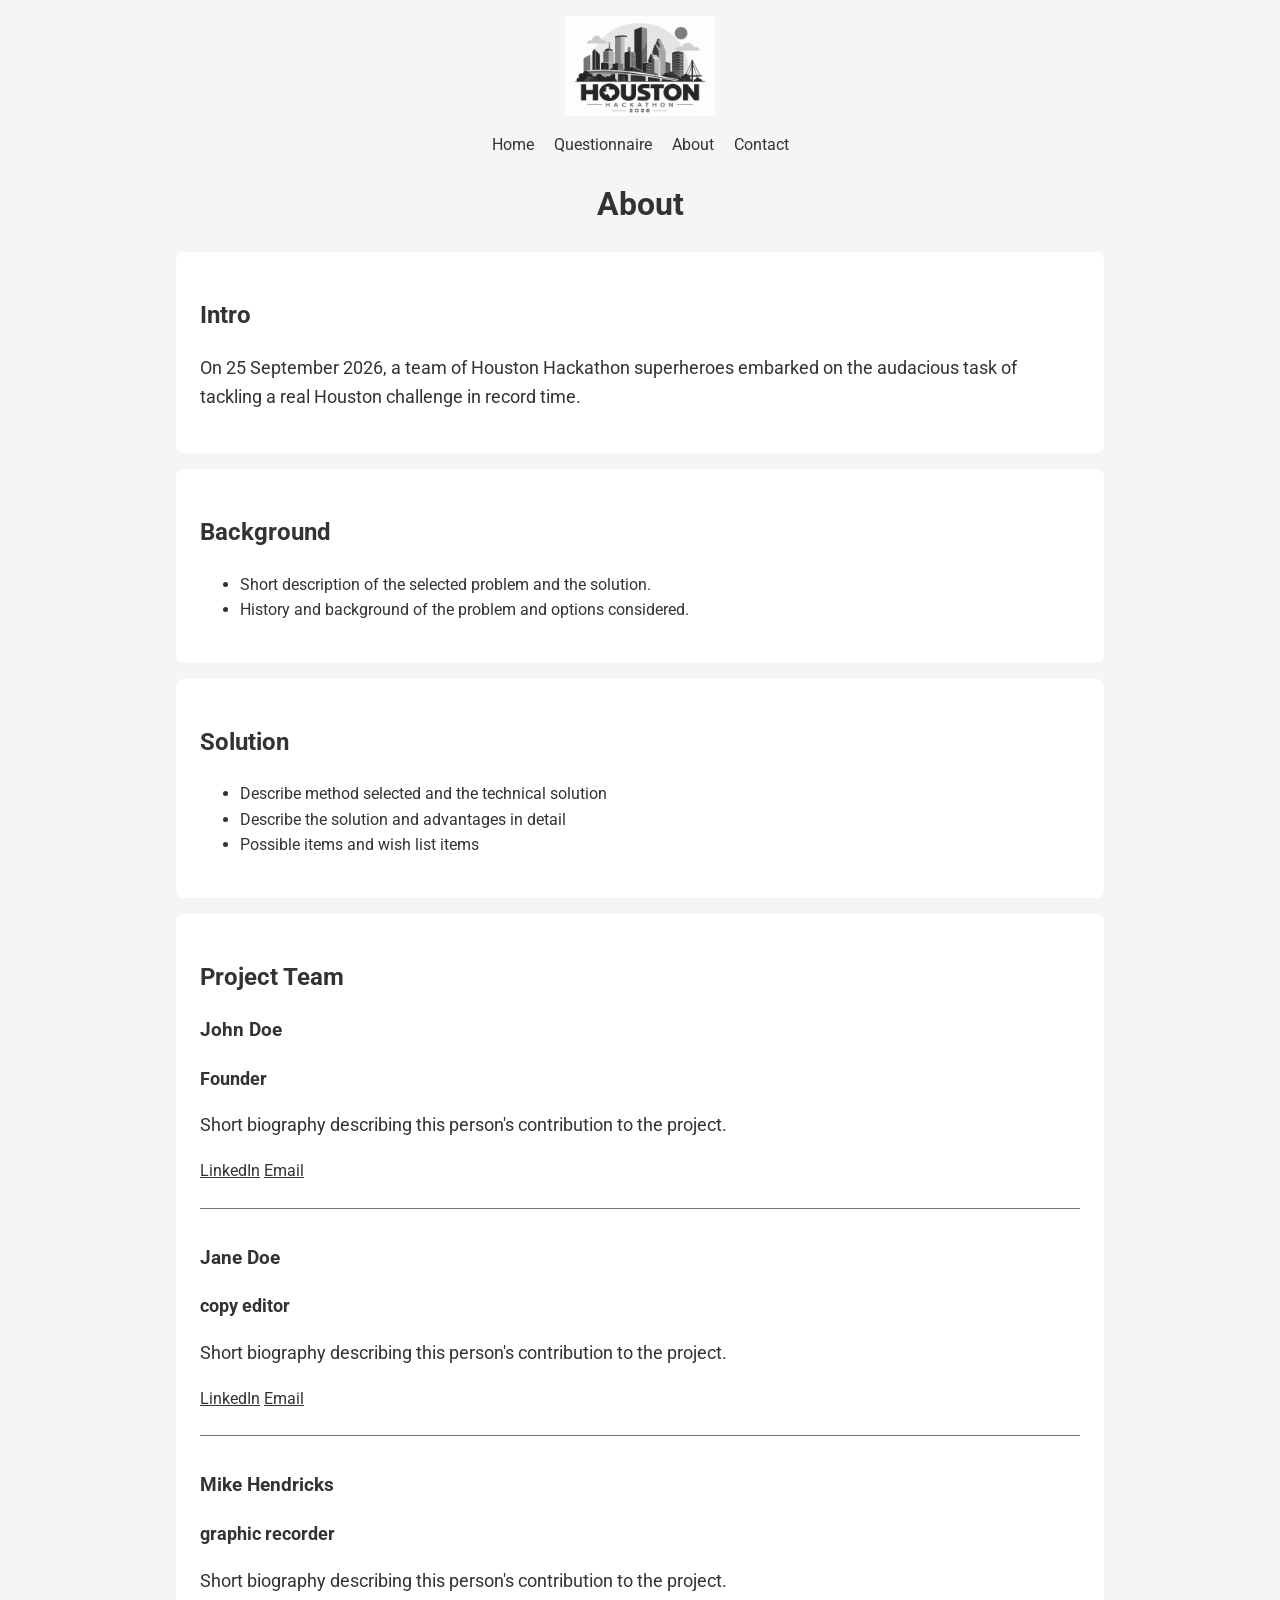
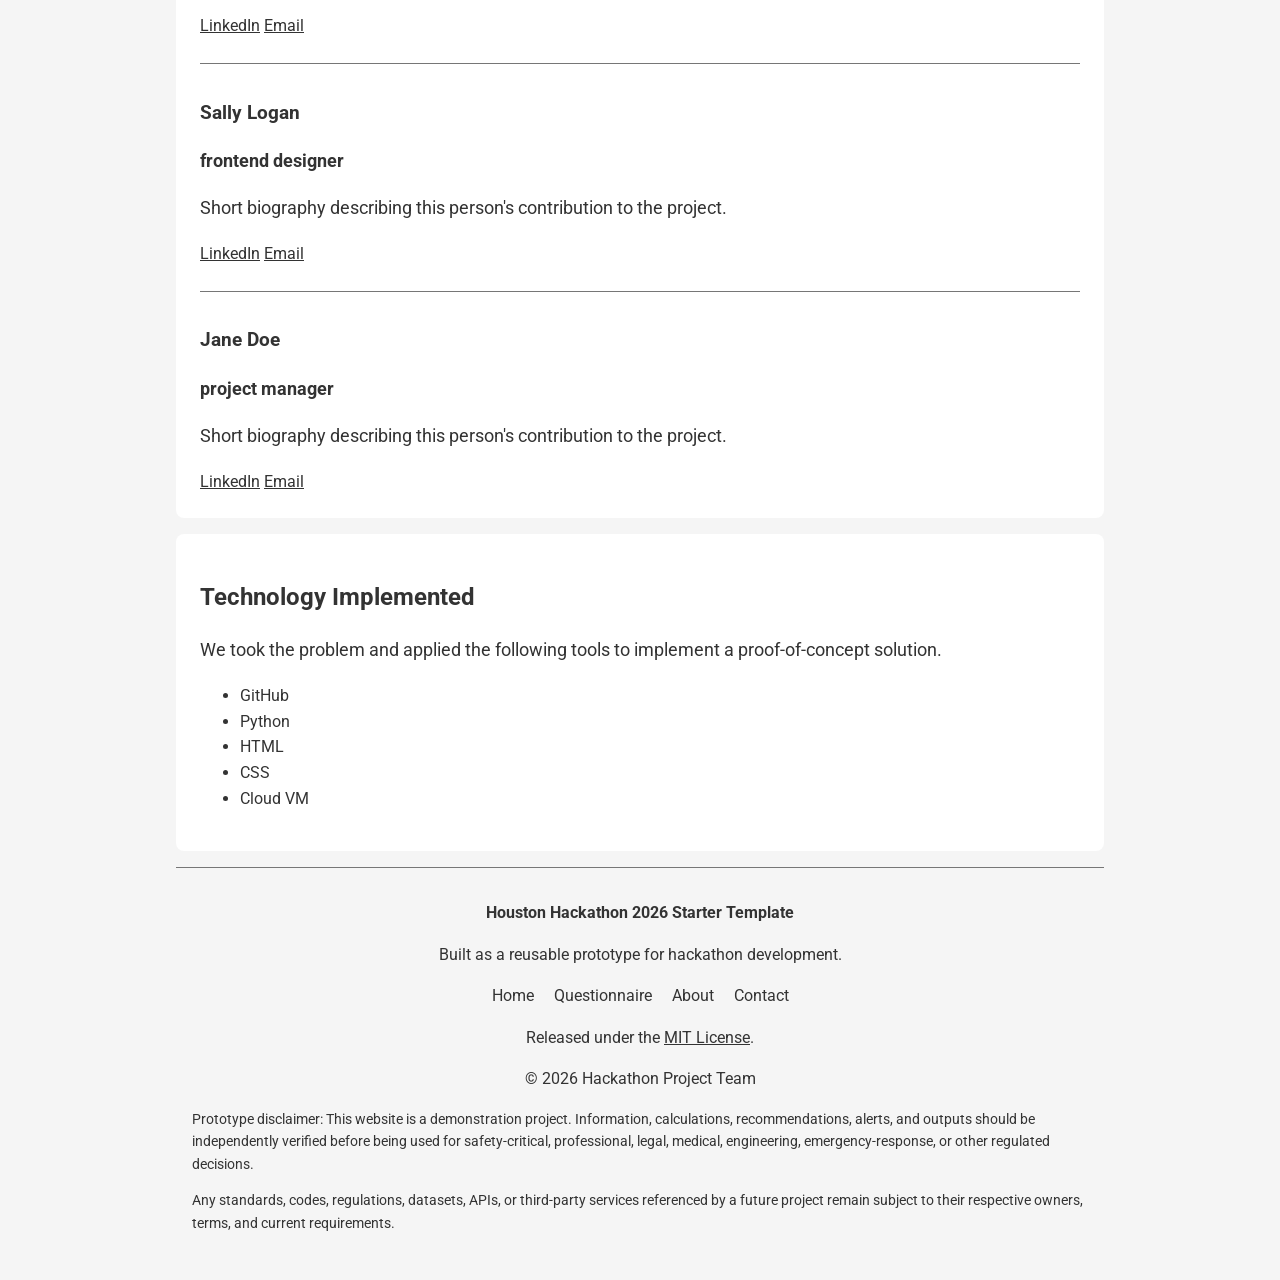
==== website/about.html @ 0d819e9d "Build Houston Hackathon starter website" ====
<!DOCTYPE html>
<html lang="en">
<head>
  <meta charset="UTF-8">
  <meta name="viewport" content="width=device-width, initial-scale=1.0">

  <link rel="stylesheet" href="https://fonts.googleapis.com/css2?family=Roboto:wght@400;700&amp;display=swap">
  <link rel="stylesheet" href="styles.css">
  <title>Houston Hackathon Template About</title>
</head>
<body>

  <header class="site-header">
    <a href="index.html"><img src="logo.png" alt="Houston Hackathon 2026 placeholder logo" class="logo"></a>
    <nav aria-label="Main navigation">
      <a href="index.html">Home</a>
      <a href="questionnaire.html">Questionnaire</a>
      <a href="about.html">About</a>
      <a href="contact.html">Contact</a>
    </nav>
  </header>

  <main>

    <h1>About</h1>
    <section>
      <h2>Intro</h2>
      <p>On 25 September 2026, a team of Houston Hackathon superheroes embarked on the audacious task of tackling a real Houston challenge in record time.</p>
    </section>
    <section>

      <h2>Background</h2>
      <ul>
        <!-- Keep this section short: approximately 10% -->
        <li>Short description of the selected problem and the solution.</li>

        <!-- Main background section: approximately 60%.
        Explain the origin of the problem and alternatives considered. -->
        <li>History and background of the problem and options considered.</li>
      </ul>
    </section>
    <section>
      <h2>Solution</h2>
      <ul>
        <!--Describe the method implementing the solution 15%-->
        <li>Describe method selected and the technical solution</li>

        <!--Describe the solution and advantages 15%-->
        <li>Describe the solution and advantages in detail</li>
        <li>Possible items and wish list items</li>
      </ul>
    </section>

    <section>
      <h2>Project Team</h2>

      <!-- All team members below are placeholders. Replace their details and # links when ready.
      Duplicate this article for each team member. -->
      <article class="team-member">
      <h3>John Doe</h3>
        <p><strong>Founder</strong></p>
        <p>Short biography describing this person's contribution to the project.</p>
        <a href="#">LinkedIn</a>
        <a href="#">Email</a>
      </article>

      <article class="team-member">
        <h3>Jane Doe</h3>
        <p><strong>copy editor</strong></p>
        <p>Short biography describing this person's contribution to the project.</p>
        <a href="#">LinkedIn</a>
        <a href="#">Email</a>
      </article>

      <article class="team-member">
        <h3>Mike Hendricks</h3>
        <p><strong>graphic recorder</strong></p>
        <p>Short biography describing this person's contribution to the project.</p>
        <a href="#">LinkedIn</a>
        <a href="#">Email</a>
      </article>

      <article class="team-member">
        <h3>Sally Logan</h3>
        <p><strong>frontend designer</strong></p>
        <p>Short biography describing this person's contribution to the project.</p>
        <a href="#">LinkedIn</a>
        <a href="#">Email</a>
      </article>

      <article class="team-member">
        <h3>Jane Doe</h3>
        <p><strong>project manager</strong></p>
        <p>Short biography describing this person's contribution to the project.</p>
        <a href="#">LinkedIn</a>
        <a href="#">Email</a>
      </article>

    </section>

    <section>
      <h2>Technology Implemented</h2>

      <p>
        We took the problem and applied the following tools
        to implement a proof-of-concept solution.
      </p>

      <ul class="technology-list">
        <li>GitHub</li>
        <li>Python</li>
        <li>HTML</li>
        <li>CSS</li>
        <li>Cloud VM</li>
      </ul>

      <!-- Add project-specific technologies here -->
    </section>

  </main>

  <footer class="site-footer">
    <p><strong>Houston Hackathon 2026 Starter Template</strong></p>
    <p>Built as a reusable prototype for hackathon development.</p>
    <nav aria-label="Footer navigation">
      <a href="index.html">Home</a>
      <a href="questionnaire.html">Questionnaire</a>
      <a href="about.html">About</a>
      <a href="contact.html">Contact</a>
    </nav>
    <p>Released under the <a href="../LICENSE">MIT License</a>.</p>
    <p>© 2026 Hackathon Project Team</p>
    <div class="footer-disclaimer">
      <p>Prototype disclaimer: This website is a demonstration project. Information, calculations, recommendations, alerts, and outputs should be independently verified before being used for safety-critical, professional, legal, medical, engineering, emergency-response, or other regulated decisions.</p>
      <p>Any standards, codes, regulations, datasets, APIs, or third-party services referenced by a future project remain subject to their respective owners, terms, and current requirements.</p>
    </div>
  </footer>
</body>
</html>
---- website/styles.css ----
:root {
    --primary-color: #333333;
    --primary-hover: #111111;
    --background-color: #f5f5f5;
    --surface-color: #ffffff;
    --text-color: #333333;
    --border-color: #767676;
    --spacing: 16px;
}

/* Make widths include padding and borders */
* {
    box-sizing: border-box;
}

body {
    max-width: 960px;
    margin: 0 auto;
    padding: var(--spacing);
    line-height: 1.6;
    font-family: 'Roboto', sans-serif;
    background-color: var(--background-color);
    color: var(--text-color);
}

h1 {
    color: var(--text-color);
    text-align: center;
}

p {
    font-size: 18px;
    text-align: left;
}

.hero p {
    text-align: center;
}

input[type="text"],
input[type="email"],
input[type="tel"],
input[type="number"],
select,
textarea {
    width: 100%;
    max-width: 500px;
    padding: 0.65rem;
    background-color: var(--surface-color);
    color: var(--text-color);
    border: 1px solid var(--border-color);
    border-radius: 4px;
    font: inherit;
}

input[type="submit"],
button {
    background-color: var(--primary-color);
    color: var(--surface-color);
    padding: 0.65rem 1.25rem;
    border: none;
    border-radius: 4px;
    cursor: pointer;
    font: inherit;
}

.logo {
    display: block;
    width: 150px;
    max-width: 100%;
    margin: 0 auto;
}

a {
    color: var(--primary-color);
}

a:hover {
    color: var(--primary-hover);
}

/* Navigation */
nav {
    margin: var(--spacing) 0;
    text-align: center;
}

nav a {
    margin: 0 8px;
    text-decoration: none;
}

nav a:hover {
    text-decoration: underline;
}

/* Separate sections */
section {
    background-color: var(--surface-color);
    padding: calc(var(--spacing) * 1.5);
    margin-bottom: var(--spacing);
    border-radius: 8px;
}

/* Keep media within the screen */
img,
video {
    max-width: 100%;
    height: auto;
}

/* Center the video */
video {
    display: block;
    margin-inline: auto;
}

/* Shared form layout and button states */
.form-field {
    margin-bottom: var(--spacing);
}

.form-field label {
    display: block;
}

/* Questionnaire groups stay within narrow screens. */
fieldset.checkbox-group {
    min-width: 0;
    margin: 0 0 var(--spacing);
    padding: var(--spacing);
    border: 1px solid var(--border-color);
    border-radius: 4px;
}

.checkbox-group legend {
    padding: 0 0.25rem;
    max-width: 100%;
}

.checkbox-option {
    display: flex;
    align-items: baseline;
    gap: 0.5rem;
    padding: 0.5rem 0;
}

.checkbox-option input {
    flex-shrink: 0;
    accent-color: var(--primary-color);
}

.checkbox-option label {
    cursor: pointer;
}

textarea {
    min-height: 8rem;
    resize: vertical;
}

.form-note {
    font-size: 0.875rem;
    color: var(--text-color);
    margin: 0.5rem 0 var(--spacing);
}

input[type="submit"]:hover:not(:disabled),
button:hover:not(:disabled) {
    background-color: var(--primary-hover);
}

input[type="submit"]:disabled,
button:disabled {
    opacity: 0.6;
    cursor: not-allowed;
}

.team-member + .team-member {
    margin-top: calc(var(--spacing) * 1.5);
    padding-top: var(--spacing);
    border-top: 1px solid var(--border-color);
}

/* Make keyboard focus easy to see */
a:focus-visible,
input:focus-visible,
button:focus-visible,
select:focus-visible,
textarea:focus-visible {
    outline: 3px solid var(--primary-color);
    outline-offset: 3px;
}

.contact-details {
    font-style: normal;
    overflow-wrap: anywhere;
}

.site-footer {
    text-align: center;
    padding: var(--spacing);
    border-top: 1px solid var(--border-color);
}

.site-footer p {
    text-align: center;
    font-size: 1rem;
}

.footer-disclaimer {
    margin-top: var(--spacing);
}

.footer-disclaimer p {
    font-size: 0.875rem;
    text-align: left;
}

@media (max-width: 600px) {
    body {
        padding: 10px;
    }

    nav a {
        display: block;
        padding: 8px;
    }

    section {
        padding: var(--spacing);
    }

    h1 {
        font-size: 1.8rem;
    }
}
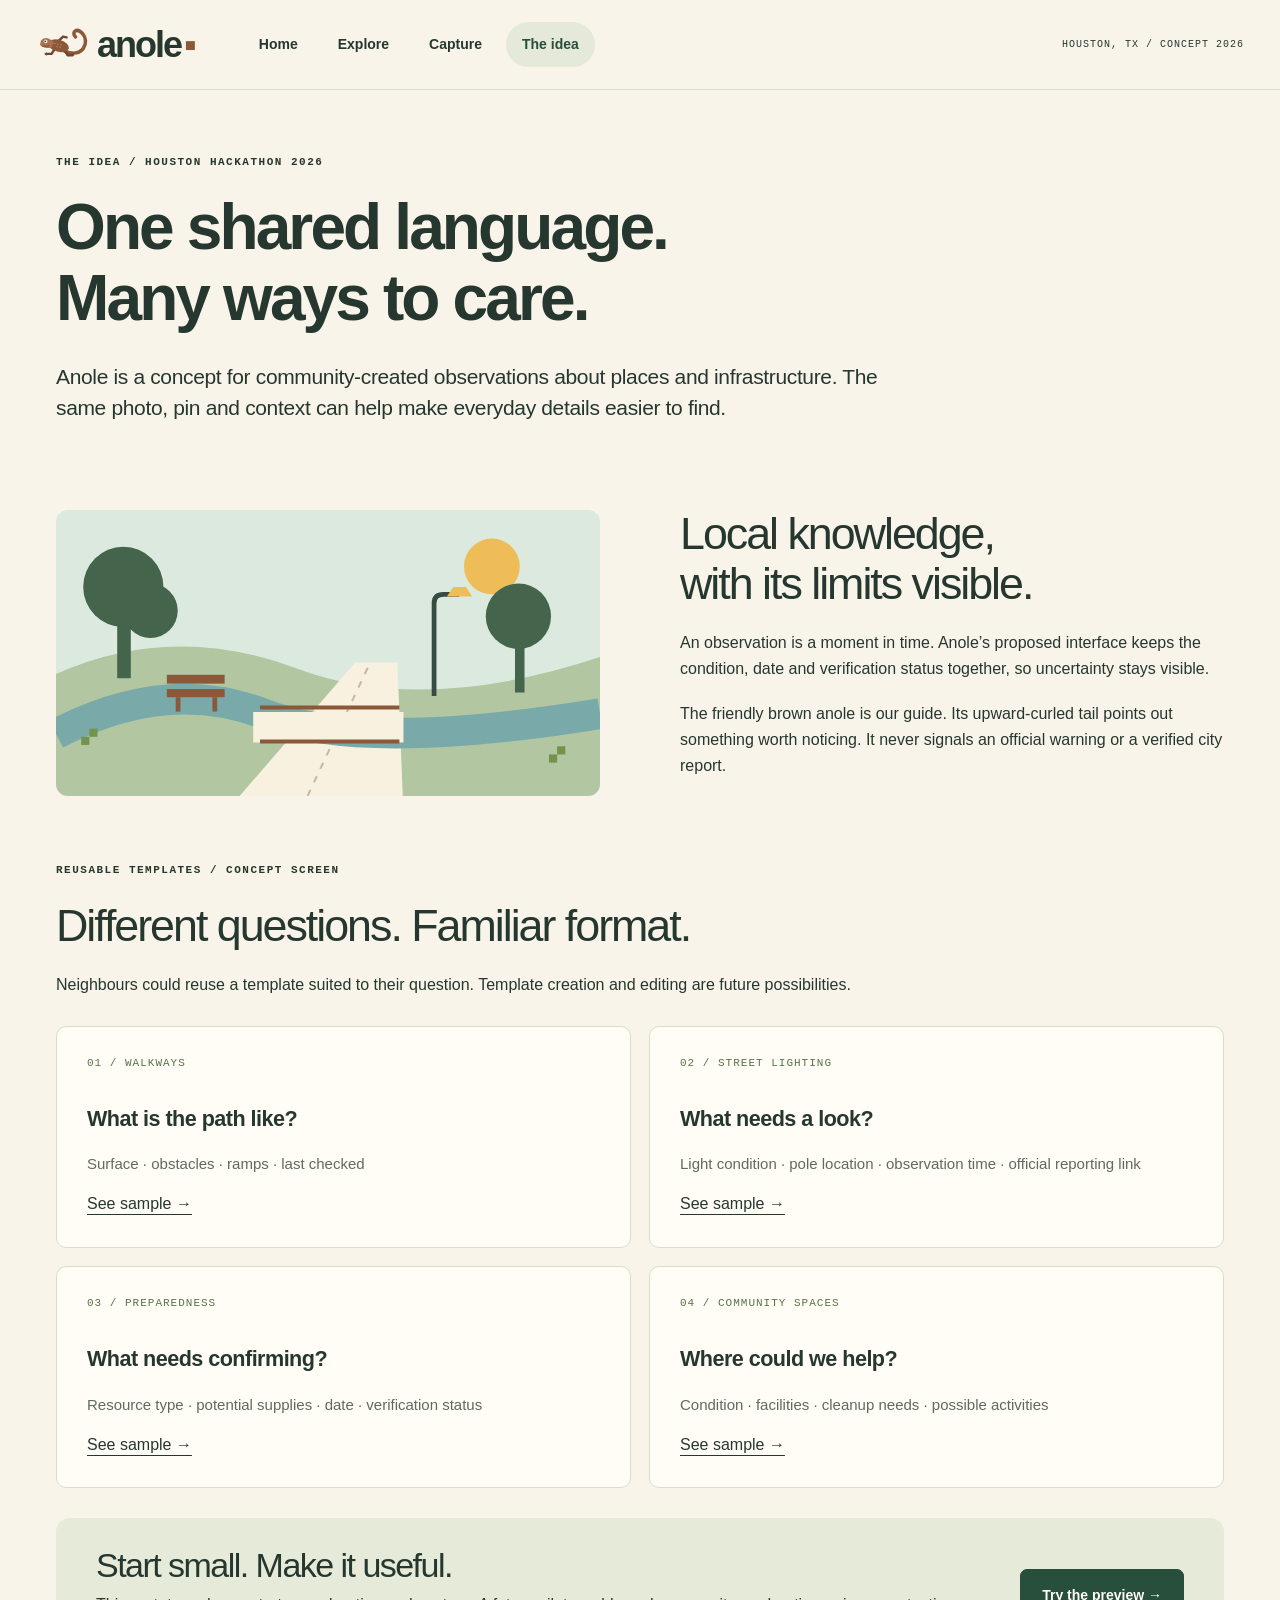
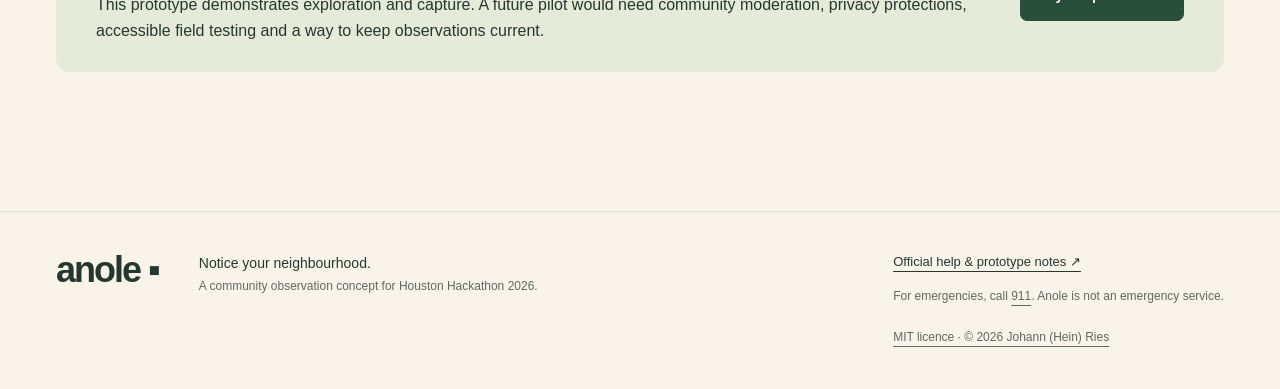
==== commit ab4c16fc: "Customized for hackathon submission, modifed for capturing app." ====
--- a/website/about.html
+++ b/website/about.html
@@ -1,139 +1,91 @@
-<!DOCTYPE html>
+<!doctype html>
 <html lang="en">
 <head>
-  <meta charset="UTF-8">
-  <meta name="viewport" content="width=device-width, initial-scale=1.0">
-
-  <link rel="stylesheet" href="https://fonts.googleapis.com/css2?family=Roboto:wght@400;700&amp;display=swap">
-  <link rel="stylesheet" href="styles.css">
-  <title>Houston Hackathon Template About</title>
+<meta charset="utf-8">
+<meta name="viewport" content="width=device-width, initial-scale=1">
+<meta name="theme-color" content="#f8f4e9">
+<meta name="description" content="Anole: a Houston community observation concept. Notice your neighbourhood.">
+<title>The idea · Anole</title>
+<link rel="icon" href="assets/anole.svg" type="image/svg+xml">
+<link rel="stylesheet" href="styles.css">
+<script src="app.js" defer>
+</script>
 </head>
 <body>
-
-  <header class="site-header">
-    <a href="index.html"><img src="logo.png" alt="Houston Hackathon 2026 placeholder logo" class="logo"></a>
-    <nav aria-label="Main navigation">
-      <a href="index.html">Home</a>
-      <a href="questionnaire.html">Questionnaire</a>
-      <a href="about.html">About</a>
-      <a href="contact.html">Contact</a>
-    </nav>
-  </header>
-
-  <main>
-
-    <h1>About</h1>
-    <section>
-      <h2>Intro</h2>
-      <p>On 25 September 2026, a team of Houston Hackathon superheroes embarked on the audacious task of tackling a real Houston challenge in record time.</p>
-    </section>
-    <section>
-
-      <h2>Background</h2>
-      <ul>
-        <!-- Keep this section short: approximately 10% -->
-        <li>Short description of the selected problem and the solution.</li>
-
-        <!-- Main background section: approximately 60%.
-        Explain the origin of the problem and alternatives considered. -->
-        <li>History and background of the problem and options considered.</li>
-      </ul>
-    </section>
-    <section>
-      <h2>Solution</h2>
-      <ul>
-        <!--Describe the method implementing the solution 15%-->
-        <li>Describe method selected and the technical solution</li>
-
-        <!--Describe the solution and advantages 15%-->
-        <li>Describe the solution and advantages in detail</li>
-        <li>Possible items and wish list items</li>
-      </ul>
-    </section>
-
-    <section>
-      <h2>Project Team</h2>
-
-      <!-- All team members below are placeholders. Replace their details and # links when ready.
-      Duplicate this article for each team member. -->
-      <article class="team-member">
-      <h3>John Doe</h3>
-        <p><strong>Founder</strong></p>
-        <p>Short biography describing this person's contribution to the project.</p>
-        <a href="#">LinkedIn</a>
-        <a href="#">Email</a>
-      </article>
-
-      <article class="team-member">
-        <h3>Jane Doe</h3>
-        <p><strong>copy editor</strong></p>
-        <p>Short biography describing this person's contribution to the project.</p>
-        <a href="#">LinkedIn</a>
-        <a href="#">Email</a>
-      </article>
-
-      <article class="team-member">
-        <h3>Mike Hendricks</h3>
-        <p><strong>graphic recorder</strong></p>
-        <p>Short biography describing this person's contribution to the project.</p>
-        <a href="#">LinkedIn</a>
-        <a href="#">Email</a>
-      </article>
-
-      <article class="team-member">
-        <h3>Sally Logan</h3>
-        <p><strong>frontend designer</strong></p>
-        <p>Short biography describing this person's contribution to the project.</p>
-        <a href="#">LinkedIn</a>
-        <a href="#">Email</a>
-      </article>
-
-      <article class="team-member">
-        <h3>Jane Doe</h3>
-        <p><strong>project manager</strong></p>
-        <p>Short biography describing this person's contribution to the project.</p>
-        <a href="#">LinkedIn</a>
-        <a href="#">Email</a>
-      </article>
-
-    </section>
-
-    <section>
-      <h2>Technology Implemented</h2>
-
-      <p>
-        We took the problem and applied the following tools
-        to implement a proof-of-concept solution.
-      </p>
-
-      <ul class="technology-list">
-        <li>GitHub</li>
-        <li>Python</li>
-        <li>HTML</li>
-        <li>CSS</li>
-        <li>Cloud VM</li>
-      </ul>
-
-      <!-- Add project-specific technologies here -->
-    </section>
-
-  </main>
-
-  <footer class="site-footer">
-    <p><strong>Houston Hackathon 2026 Starter Template</strong></p>
-    <p>Built as a reusable prototype for hackathon development.</p>
-    <nav aria-label="Footer navigation">
-      <a href="index.html">Home</a>
-      <a href="questionnaire.html">Questionnaire</a>
-      <a href="about.html">About</a>
-      <a href="contact.html">Contact</a>
-    </nav>
-    <p>Released under the <a href="../LICENSE">MIT License</a>.</p>
-    <p>© 2026 Hackathon Project Team</p>
-    <div class="footer-disclaimer">
-      <p>Prototype disclaimer: This website is a demonstration project. Information, calculations, recommendations, alerts, and outputs should be independently verified before being used for safety-critical, professional, legal, medical, engineering, emergency-response, or other regulated decisions.</p>
-      <p>Any standards, codes, regulations, datasets, APIs, or third-party services referenced by a future project remain subject to their respective owners, terms, and current requirements.</p>
-    </div>
-  </footer>
+<a class="skip" href="#main">Skip to content</a>
+<header class="header">
+<a class="brand" href="index.html">
+<img src="assets/anole.svg" alt="" width="56" height="45">anole<span class="brand-dot">▪</span>
+</a>
+<nav aria-label="Main navigation">
+<a href="index.html">Home</a>
+<a href="explore.html">Explore</a>
+<a href="questionnaire.html">Capture</a>
+<a href="about.html" aria-current="page">The idea</a>
+</nav>
+<span class="header-note">HOUSTON, TX / CONCEPT 2026</span>
+</header>
+<main id="main">
+<section class="wrap section">
+<p class="eyebrow">THE IDEA / HOUSTON HACKATHON 2026</p>
+<h1 class="page-title">One shared language.<br>Many ways to care.</h1>
+<p class="lead narrow">Anole is a concept for community-created observations about places and infrastructure. The same photo, pin and context can help make everyday details easier to find.</p>
+<div class="split section">
+<img class="rounded" src="assets/neighbourhood.svg" alt="An illustrated neighbourhood path and shared green space">
+<div>
+<h2>Local knowledge,<br>with its limits visible.</h2>
+<p>An observation is a moment in time. Anole’s proposed interface keeps the condition, date and verification status together, so uncertainty stays visible.</p>
+<p>The friendly brown anole is our guide. Its upward-curled tail points out something worth noticing. It never signals an official warning or a verified city report.</p>
+</div>
+</div>
+<p class="eyebrow">REUSABLE TEMPLATES / CONCEPT SCREEN</p>
+<h2>Different questions. Familiar format.</h2>
+<p>Neighbours could reuse a template suited to their question. Template creation and editing are future possibilities.</p>
+<div class="template-grid">
+<article class="step">
+<span>01 / WALKWAYS</span>
+<h3>What is the path like?</h3>
+<p>Surface · obstacles · ramps · last checked</p>
+<a href="explore.html#walkways">See sample →</a>
+</article>
+<article class="step">
+<span>02 / STREET LIGHTING</span>
+<h3>What needs a look?</h3>
+<p>Light condition · pole location · observation time · official reporting link</p>
+<a href="explore.html#lighting">See sample →</a>
+</article>
+<article class="step">
+<span>03 / PREPAREDNESS</span>
+<h3>What needs confirming?</h3>
+<p>Resource type · potential supplies · date · verification status</p>
+<a href="explore.html#preparedness">See sample →</a>
+</article>
+<article class="step">
+<span>04 / COMMUNITY SPACES</span>
+<h3>Where could we help?</h3>
+<p>Condition · facilities · cleanup needs · possible activities</p>
+<a href="explore.html#spaces">See sample →</a>
+</article>
+</div>
+<div class="end-banner">
+<div>
+<h2>Start small. Make it useful.</h2>
+<p>This prototype demonstrates exploration and capture. A future pilot would need community moderation, privacy protections, accessible field testing and a way to keep observations current.</p>
+</div>
+<a class="button" href="questionnaire.html">Try the preview →</a>
+</div>
+</section>
+</main>
+<footer>
+<a class="brand" href="index.html">anole ▪</a>
+<p>Notice your neighbourhood.<br>
+<small>A community observation concept for Houston Hackathon 2026.</small>
+</p>
+<div>
+<a href="contact.html">Official help &amp; prototype notes ↗</a>
+<p class="small">For emergencies, call <a href="tel:911">911</a>. Anole is not an emergency service.</p>
+<a class="small" href="LICENSE.txt">MIT licence · © 2026 Johann (Hein) Ries</a>
+</div>
+</footer>
 </body>
-</html>
+</html>
--- a/website/styles.css
+++ b/website/styles.css
@@ -1,237 +1,221 @@
-:root {
-    --primary-color: #333333;
-    --primary-hover: #111111;
-    --background-color: #f5f5f5;
-    --surface-color: #ffffff;
-    --text-color: #333333;
-    --border-color: #767676;
-    --spacing: 16px;
-}
+:root{--cream:#f8f4e9;--paper:#fffdf6;--green:#284e3c;--leaf:#577348;--brown:#8b583a;--gold:#eebc54;--blue:#39747c;--ink:#26372f;--muted:#606a60;--line:#d8ddcd}
+*{box-sizing:border-box}
+html{scroll-behavior:smooth;scroll-padding-top:30px}
+body{margin:0;background:var(--cream);color:var(--ink);font-family:Arial,Helvetica,sans-serif;font-size:16px;line-height:1.6}
+a{color:inherit;text-underline-offset:5px}
+button,input,select,textarea{font:inherit}
+button,a{-webkit-tap-highlight-color:transparent}
+button{cursor:pointer}
+img{max-width:100%;display:block}
+h1,h2,h3,p{margin-top:0}
+h1,h2,h3{line-height:1.12;letter-spacing:-.045em}
+h1{font-size:clamp(3.2rem,6vw,5.8rem);font-weight:600;margin-bottom:26px}
+h1 em{font-family:Georgia,serif;font-weight:normal;color:var(--green)}
+h2{font-size:clamp(2rem,3.5vw,3.2rem);font-weight:500;margin-bottom:22px}
+h3{font-size:1.35rem;letter-spacing:-.025em}
+p{margin-bottom:20px}
+a:focus-visible,button:focus-visible,input:focus-visible,select:focus-visible,textarea:focus-visible,[tabindex]:focus-visible{outline:3px solid var(--blue);outline-offset:5px}
+.skip{position:absolute;top:-100px;background:var(--gold);padding:15px;z-index:20}
+.skip:focus{top:5px}
+.wrap{max-width:1240px;margin:auto;padding-inline:36px}
+.header{max-width:1440px;margin:auto;padding:22px 36px;display:flex;align-items:center;gap:48px;border-bottom:1px solid var(--line)}
+.brand{font-size:36px;letter-spacing:-2px;font-weight:800;display:flex;align-items:center;text-decoration:none;line-height:1}
+.brand img{object-fit:contain;margin-right:5px}
+.brand-dot{color:var(--brown);margin-left:3px}
+.header nav{display:flex;gap:8px}
+.header nav a{padding:11px 16px;text-decoration:none;font-size:14px;font-weight:600;border-radius:24px}
+.header nav a[aria-current],.header nav a:hover{background:#e4e9d9;color:var(--green)}
+.header-note{margin-left:auto;font:10px monospace;letter-spacing:1px}
+.hero{display:grid;grid-template-columns:1.05fr 1fr;gap:52px;align-items:center;padding-block:72px 68px}
+.eyebrow{font-family:monospace;font-size:11px;font-weight:bold;letter-spacing:1.5px;line-height:1.6}
+.pixel{display:inline-block;width:9px;height:9px;background:var(--leaf);box-shadow:6px -6px 0 #b4c390;margin-right:14px}
+.lead{font-size:21px;line-height:1.5;letter-spacing:-.35px}
+.hero-copy>p:not(.eyebrow){max-width:450px}
+.hero-copy .small{margin-top:27px}
+.small,small{font-size:12px;line-height:1.6;color:var(--muted)}
+.actions{display:flex;gap:22px;flex-wrap:wrap;align-items:center;margin-top:26px}
+.button{display:inline-flex;justify-content:center;align-items:center;gap:25px;background:var(--green);color:var(--paper);text-decoration:none;border:1px solid var(--green);border-radius:7px;padding:14px 21px;font-size:14px;font-weight:600;min-height:48px}
+.button:hover{background:#193c2c}
+.text-link{display:inline-block;font-size:14px;font-weight:bold;padding-block:12px}
+.hero-visual{position:relative;padding-bottom:32px}
+.map{position:relative;min-height:470px;background:#e8eadb url('assets/map.svg') center/cover;border:1px solid #cdd5c3;border-radius:15px;overflow:hidden}
+.hero-map{height:490px;transform:rotate(2deg);border-radius:100px 16px 16px 16px}
+.map-label,.map-caption{position:absolute;left:20px;font:10px monospace;letter-spacing:1px;background:var(--paper);padding:8px 10px;border-radius:4px}
+.map-label{top:20px}
+.map-caption{bottom:16px;font-size:9px}
+.north{position:absolute;right:20px;bottom:20px;text-align:center;font-size:12px;line-height:1.2}
+.pin{position:absolute;display:flex;align-items:center;justify-content:center;width:46px;height:46px;background:var(--green);color:white;border:3px solid var(--paper);border-radius:50% 50% 50% 7px;text-decoration:none;font:700 14px monospace;box-shadow:0 4px 0 #26372f20;z-index:2}
+.pin:hover{transform:translateY(-4px)}
+.pin-0{left:28%;top:40%}
+.pin-1{left:68%;top:24%;background:var(--brown)}
+.pin-2{left:57%;top:67%;background:var(--blue)}
+.pin-3{left:15%;top:70%;background:#695714}
+.map-mascot{position:absolute;width:205px;right:1%;top:31%;transform:rotate(-12deg);pointer-events:none}
+.floating-card{position:absolute;bottom:34px;left:-25px;right:25px;display:flex;align-items:center;gap:15px;background:var(--paper);border:1px solid var(--line);border-radius:10px;padding:20px;box-shadow:0 12px 30px #26372f12;text-decoration:none}
+.floating-card strong,.floating-card .small{display:block}
+.floating-card .eyebrow{font-size:8px}
+.floating-card>span:last-child{margin-left:auto}
+.mascot-note{text-align:right;font:italic 12px Georgia,serif;position:relative;top:16px}
+.number{display:grid;place-items:center;background:#e3e9d7;color:var(--green);font:700 15px monospace;width:44px;height:44px;flex-shrink:0;border-radius:9px}
+.intro-strip{background:var(--green);color:var(--cream)}
+.strip-inner{display:flex;align-items:center;justify-content:space-between;gap:20px;padding-block:26px}
+.strip-inner p{margin:0;font-size:14px;line-height:1.5}
+.strip-inner a{font-size:12px;text-decoration:none;padding-block:10px}
+.strip-inner a:hover{text-decoration:underline}
+.section{padding-block:64px}
+.split{display:grid;grid-template-columns:1fr 1fr;gap:80px;align-items:center}
+.section-heading{display:flex;justify-content:space-between;align-items:center;gap:25px;margin-bottom:28px}
+.section-heading h2,.section-heading p{margin-bottom:8px}
+.three{display:grid;grid-template-columns:repeat(3,1fr);gap:20px}
+.step{border:1px solid var(--line);padding:30px;border-radius:10px;background:var(--paper)}
+.step>span{font:11px monospace;letter-spacing:1px;color:var(--leaf);display:block;margin-bottom:38px}
+.step p{font-size:15px;color:var(--muted);margin-bottom:0}
+.step a{margin-top:15px;display:inline-block}
+.step h2{font-size:26px}
+.end-banner{display:flex;align-items:center;gap:35px;background:#e6ead9;border-radius:14px;padding:28px 40px;margin-block:30px 75px}
+.end-banner img{width:150px}
+.end-banner h2{margin-bottom:8px;font-size:34px}
+.end-banner p{margin-bottom:0}
+.end-banner .button{margin-left:auto;flex-shrink:0}
+footer{padding:40px max(36px,calc((100vw - 1168px)/2));border-top:1px solid var(--line);display:flex;gap:40px;align-items:start}
+footer>p{font-size:14px}
+footer>div{margin-left:auto;font-size:13px}
+footer .small{margin-top:15px}
+.page-title{font-size:clamp(2.7rem,5vw,4.5rem)}
+.notice{background:#eeeddf;border-left:3px solid var(--brown);padding:16px 20px;font-size:13px;line-height:1.6;border-radius:0 6px 6px 0}
+.filters{display:flex;flex-wrap:wrap;gap:8px;margin:26px 0}
+.filters button{border:1px solid #b7c1af;color:var(--green);border-radius:30px;background:transparent;padding:11px 18px;font-size:13px;min-height:44px}
+.filters button[aria-pressed=true]{background:var(--green);color:white;border-color:var(--green)}
+.explore-grid{display:grid;grid-template-columns:1.1fr 1fr;gap:28px;align-items:start}
+.explore-grid .map{height:590px}
+.list-heading{display:flex;justify-content:space-between;gap:10px;font-size:12px;padding:0 0 13px}
+.list-heading span{color:var(--muted)}
+.observation{display:flex;gap:15px;align-items:start;padding:20px 16px;border:1px solid var(--line);background:var(--paper);text-decoration:none;border-radius:9px;margin-bottom:10px}
+.observation:hover{border-color:var(--leaf);background:#f0f0e2}
+.observation .eyebrow{font-size:9px;letter-spacing:1px}
+.observation h3{font-size:18px;margin:7px 0}
+.observation p{font-size:11px;margin-bottom:9px;color:var(--muted)}
+.arrow{margin-left:auto}
+.condition,.badge{display:inline-block;border-radius:4px;padding:4px 8px;background:#f3e6c5;color:#665020;font-size:11px}
+.lighting{background:#eddfd4;color:var(--brown)}
+.preparedness{background:#d9e8e7;color:var(--blue)}
+.spaces{background:#f1e6c5;color:#695714}
+.back{display:inline-block;padding-block:25px;font-size:14px}
+.detail{display:grid;grid-template-columns:1fr 1fr;gap:42px;border-bottom:1px solid var(--line);scroll-margin-top:24px}
+.detail h2{font-size:34px}
+.detail-art{align-self:start;position:relative}
+.detail-art img{border-radius:12px;width:100%;aspect-ratio:1.2;object-fit:cover}
+.art-caption{display:block;font:9px monospace;letter-spacing:1px;margin-top:10px}
+.detail .lead{font-size:18px;margin-top:20px}
+.attributes{display:grid;grid-template-columns:1fr 1fr;gap:1px;background:var(--line);border:1px solid var(--line);border-radius:7px;overflow:hidden}
+.attributes>div{background:var(--paper);padding:12px}
+.attributes dt{font-size:11px;color:var(--muted)}
+.attributes dd{font-size:13px;margin:3px 0}
+.detail:target{background:#f0efdf;box-shadow:0 0 0 20px #f0efdf}
+.capture-layout{display:grid;grid-template-columns:1fr 1fr;gap:100px;max-width:1100px}
+.capture-anole{width:210px;margin:18px auto}
+.capture-panel{background:var(--paper);border:1px solid var(--line);border-radius:18px;padding:24px;box-shadow:0 15px 45px #26372f08;align-self:start}
+.panel-top{display:flex;justify-content:space-between;align-items:center;gap:8px;margin-bottom:22px;font-size:14px}
+.photo-placeholder{min-height:170px;display:flex;align-items:center;justify-content:center;flex-direction:column;border:1px dashed #a7b69c;background:#e9eddf;border-radius:8px;color:var(--green);gap:4px}
+.photo-placeholder>span{font-size:35px}
+.photo-placeholder strong{font-size:14px}
+label{display:block;font-size:12px;font-weight:bold;margin:22px 0 8px}
+input,select,textarea{width:100%;min-width:0;background:var(--paper);color:var(--ink);border:1px solid #aebaa8;border-radius:6px;padding:12px;font-size:16px}
+textarea{resize:vertical}
+form .small{font-size:11px;margin:8px 0}
+.template-hint{font-size:12px;background:#e9eddf;padding:12px;margin-top:12px;border-radius:5px}
+.full{width:100%;margin-top:20px}
+.review h2{font-size:30px}
+.review dt{font-weight:bold;font-size:12px;margin-top:16px}
+.review dd{margin:4px 0 18px;overflow-wrap:anywhere;white-space:pre-wrap}
+.review p{font-size:14px}
+.narrow{max-width:860px}
+.narrow>.step{margin-top:25px}
+.rounded{border-radius:12px}
+.template-grid{display:grid;grid-template-columns:1fr 1fr;gap:18px;margin-top:28px}
+[hidden]{display:none!important}
 
-/* Make widths include padding and borders */
-* {
-    box-sizing: border-box;
+@media(min-width:1400px){.hero{padding-block:90px}
+}
+@media(max-width:1050px){.header-note{display:none}
+.hero{gap:30px}
+.floating-card{left:-12px;right:12px}
+.capture-layout{gap:45px}
+.strip-inner{flex-wrap:wrap}
+.split{gap:35px}
+.hero-map{height:450px}
+.hero h1{font-size:4rem}
+.end-banner{margin-inline:30px}
+footer{gap:22px}
+.explore-grid{grid-template-columns:1fr 1fr}
+.observation{padding:15px 10px;gap:10px}
+}
+@media(max-width:720px){.wrap{padding-inline:22px}
+.header{padding:14px 20px;gap:10px;flex-wrap:wrap;justify-content:space-between}
+.brand{font-size:30px}
+.brand img{width:44px;height:36px}
+.header nav{gap:0}
+.header nav a{font-size:12px;padding:10px}
+.hero{grid-template-columns:1fr;padding-block:38px 30px;gap:28px}
+.hero h1{font-size:clamp(2.7rem,10vw,4rem)}
+.hero .eyebrow{font-size:9px;letter-spacing:1px}
+.lead{font-size:19px}
+.hero-copy>p:not(.eyebrow){max-width:none}
+.hero-copy .small{margin-top:19px}
+.actions{gap:10px 18px;margin-top:20px}
+.hero-map{min-height:350px;height:350px;border-top-left-radius:65px;transform:rotate(1deg)}
+.map-mascot{width:175px}
+.floating-card{left:8px;right:8px;bottom:31px;padding:15px;gap:10px}
+.floating-card strong{font-size:14px}
+.mascot-note{font-size:11px}
+.strip-inner{display:grid;grid-template-columns:1fr 1fr;gap:8px 15px;padding-block:23px}
+.strip-inner p{grid-column:1/-1;margin-bottom:8px}
+.strip-inner p br{display:none}
+.strip-inner p strong{margin-left:5px}
+.strip-inner a{font-size:11px;min-height:44px;display:flex;align-items:center}
+.section{padding-block:40px}
+.split,.three,.explore-grid,.detail,.capture-layout{grid-template-columns:1fr;gap:26px}
+.section-heading{align-items:start;flex-direction:column;gap:14px}
+.three{gap:12px}
+.step{padding:24px}
+.step>span{margin-bottom:22px}
+.end-banner{margin:15px 22px 45px;padding:24px;flex-wrap:wrap;gap:15px}
+.end-banner img{width:105px}
+.end-banner h2{font-size:28px}
+.end-banner .button{margin-left:0}
+.end-banner>div{flex:1;min-width:170px}
+footer{padding:30px 22px;flex-wrap:wrap;gap:22px}
+footer>div{margin:0;width:100%}
+footer>p{flex:1;min-width:180px}
+.page-title{font-size:2.8rem}
+.filters{gap:7px}
+.filters button{font-size:12px;padding:10px 13px}
+.explore-grid .map{height:360px;min-height:360px}
+.list-heading{font-size:11px}
+.observation{padding:17px 14px}
+.detail-art img{aspect-ratio:1.65}
+.detail h2{font-size:29px}
+.detail:target{box-shadow:0 0 0 10px #f0efdf}
+.capture-layout{gap:15px}
+.capture-anole{display:none}
+.capture-intro>.small{margin-top:15px}
+.capture-panel{padding:20px}
+.template-grid{grid-template-columns:1fr}
+.template-grid .step{min-width:0}
+.narrow{max-width:100%}
+.sample-word{letter-spacing:0}
+}
+@media(max-width:370px){.header{justify-content:center}
+.header nav{width:100%;justify-content:space-between}
+.wrap{padding-inline:17px}
+.hero h1{font-size:2.65rem}
+.floating-card .eyebrow{font-size:7px}
+.floating-card{padding:12px}
+.number{width:37px;height:37px}
+.panel-top{flex-wrap:wrap}
+}
+@media(prefers-reduced-motion:reduce){html{scroll-behavior:auto}
 }
 
-body {
-    max-width: 960px;
-    margin: 0 auto;
-    padding: var(--spacing);
-    line-height: 1.6;
-    font-family: 'Roboto', sans-serif;
-    background-color: var(--background-color);
-    color: var(--text-color);
-}
 
-h1 {
-    color: var(--text-color);
-    text-align: center;
-}
-
-p {
-    font-size: 18px;
-    text-align: left;
-}
-
-.hero p {
-    text-align: center;
-}
-
-input[type="text"],
-input[type="email"],
-input[type="tel"],
-input[type="number"],
-select,
-textarea {
-    width: 100%;
-    max-width: 500px;
-    padding: 0.65rem;
-    background-color: var(--surface-color);
-    color: var(--text-color);
-    border: 1px solid var(--border-color);
-    border-radius: 4px;
-    font: inherit;
-}
-
-input[type="submit"],
-button {
-    background-color: var(--primary-color);
-    color: var(--surface-color);
-    padding: 0.65rem 1.25rem;
-    border: none;
-    border-radius: 4px;
-    cursor: pointer;
-    font: inherit;
-}
-
-.logo {
-    display: block;
-    width: 150px;
-    max-width: 100%;
-    margin: 0 auto;
-}
-
-a {
-    color: var(--primary-color);
-}
-
-a:hover {
-    color: var(--primary-hover);
-}
-
-/* Navigation */
-nav {
-    margin: var(--spacing) 0;
-    text-align: center;
-}
-
-nav a {
-    margin: 0 8px;
-    text-decoration: none;
-}
-
-nav a:hover {
-    text-decoration: underline;
-}
-
-/* Separate sections */
-section {
-    background-color: var(--surface-color);
-    padding: calc(var(--spacing) * 1.5);
-    margin-bottom: var(--spacing);
-    border-radius: 8px;
-}
-
-/* Keep media within the screen */
-img,
-video {
-    max-width: 100%;
-    height: auto;
-}
-
-/* Center the video */
-video {
-    display: block;
-    margin-inline: auto;
-}
-
-/* Shared form layout and button states */
-.form-field {
-    margin-bottom: var(--spacing);
-}
-
-.form-field label {
-    display: block;
-}
-
-/* Questionnaire groups stay within narrow screens. */
-fieldset.checkbox-group {
-    min-width: 0;
-    margin: 0 0 var(--spacing);
-    padding: var(--spacing);
-    border: 1px solid var(--border-color);
-    border-radius: 4px;
-}
-
-.checkbox-group legend {
-    padding: 0 0.25rem;
-    max-width: 100%;
-}
-
-.checkbox-option {
-    display: flex;
-    align-items: baseline;
-    gap: 0.5rem;
-    padding: 0.5rem 0;
-}
-
-.checkbox-option input {
-    flex-shrink: 0;
-    accent-color: var(--primary-color);
-}
-
-.checkbox-option label {
-    cursor: pointer;
-}
-
-textarea {
-    min-height: 8rem;
-    resize: vertical;
-}
-
-.form-note {
-    font-size: 0.875rem;
-    color: var(--text-color);
-    margin: 0.5rem 0 var(--spacing);
-}
-
-input[type="submit"]:hover:not(:disabled),
-button:hover:not(:disabled) {
-    background-color: var(--primary-hover);
-}
-
-input[type="submit"]:disabled,
-button:disabled {
-    opacity: 0.6;
-    cursor: not-allowed;
-}
-
-.team-member + .team-member {
-    margin-top: calc(var(--spacing) * 1.5);
-    padding-top: var(--spacing);
-    border-top: 1px solid var(--border-color);
-}
-
-/* Make keyboard focus easy to see */
-a:focus-visible,
-input:focus-visible,
-button:focus-visible,
-select:focus-visible,
-textarea:focus-visible {
-    outline: 3px solid var(--primary-color);
-    outline-offset: 3px;
-}
-
-.contact-details {
-    font-style: normal;
-    overflow-wrap: anywhere;
-}
-
-.site-footer {
-    text-align: center;
-    padding: var(--spacing);
-    border-top: 1px solid var(--border-color);
-}
-
-.site-footer p {
-    text-align: center;
-    font-size: 1rem;
-}
-
-.footer-disclaimer {
-    margin-top: var(--spacing);
-}
-
-.footer-disclaimer p {
-    font-size: 0.875rem;
-    text-align: left;
-}
-
-@media (max-width: 600px) {
-    body {
-        padding: 10px;
-    }
-
-    nav a {
-        display: block;
-        padding: 8px;
-    }
-
-    section {
-        padding: var(--spacing);
-    }
-
-    h1 {
-        font-size: 1.8rem;
-    }
-}
+button:disabled{opacity:.6;cursor:not-allowed}
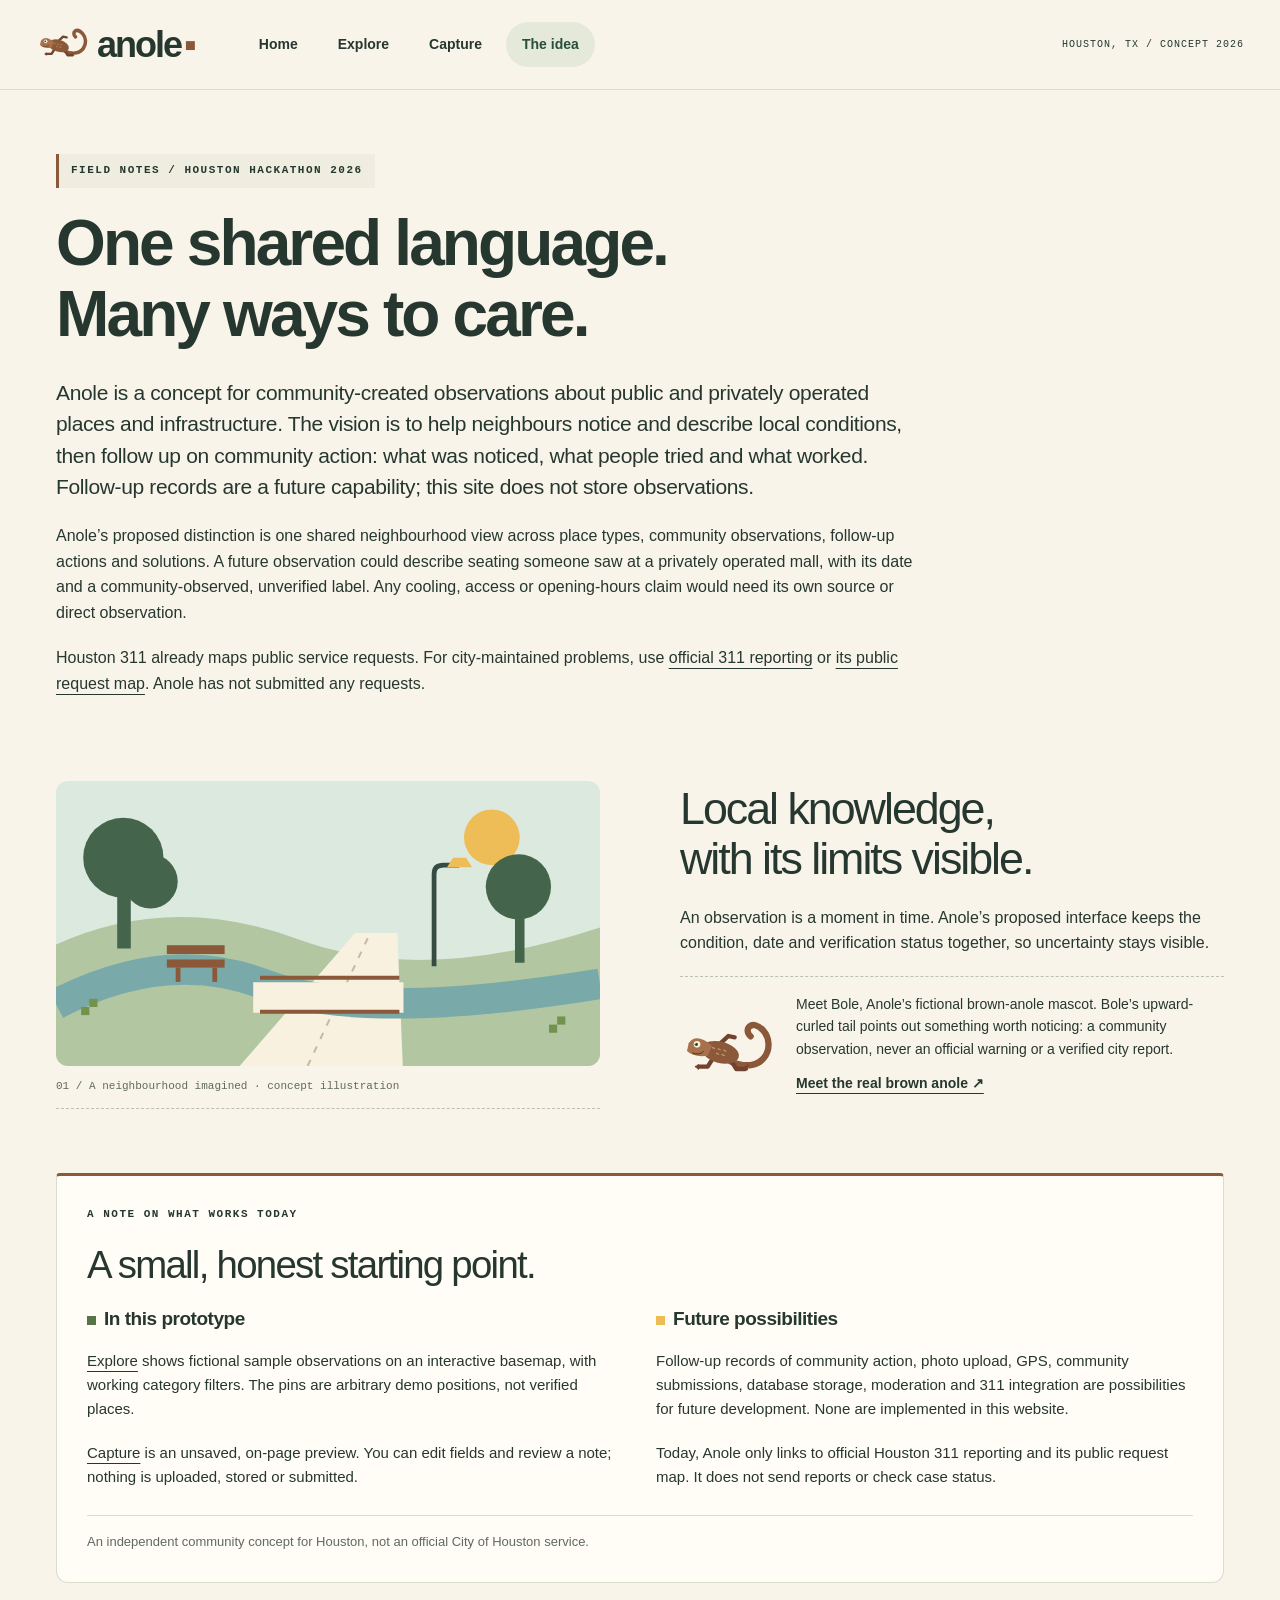
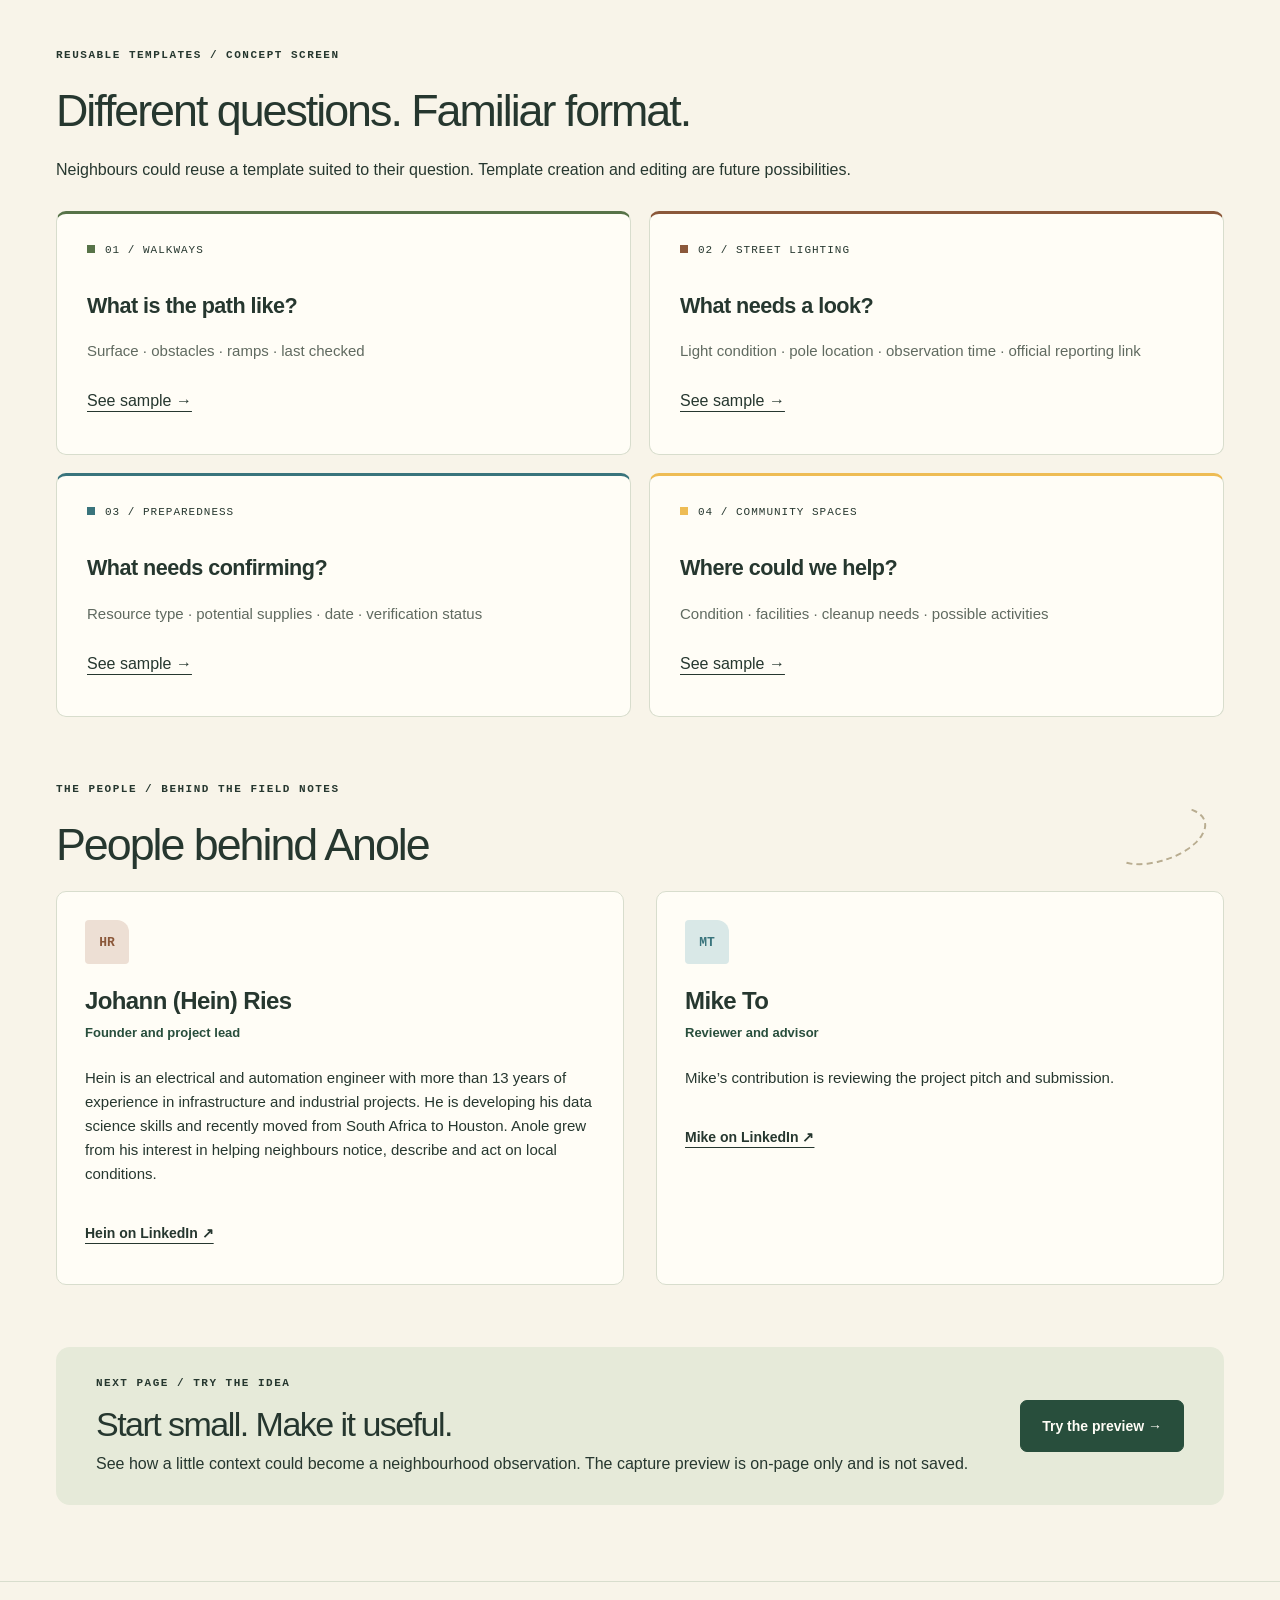
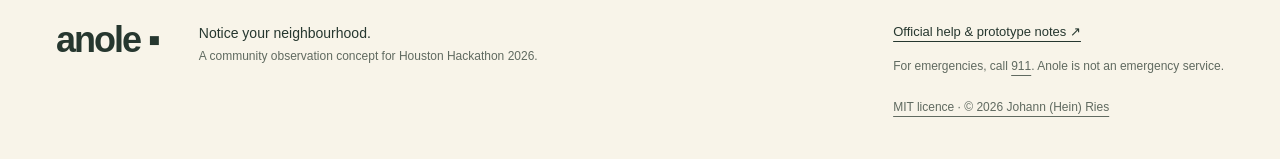
==== commit c84ce16a: "working on live map." ====
--- a/website/about.html
+++ b/website/about.html
@@ -7,8 +7,8 @@
 <meta name="description" content="Anole: a Houston community observation concept. Notice your neighbourhood.">
 <title>The idea · Anole</title>
 <link rel="icon" href="assets/anole.svg" type="image/svg+xml">
-<link rel="stylesheet" href="styles.css">
-<script src="app.js" defer>
+<link rel="stylesheet" href="styles.css?v=place-types-1">
+<script src="app.js?v=ab4c16f" defer>
 </script>
 </head>
 <body>
@@ -25,52 +25,106 @@
 </nav>
 <span class="header-note">HOUSTON, TX / CONCEPT 2026</span>
 </header>
-<main id="main">
+<main id="main" class="about-page">
 <section class="wrap section">
-<p class="eyebrow">THE IDEA / HOUSTON HACKATHON 2026</p>
+<p class="eyebrow notebook-label">FIELD NOTES / HOUSTON HACKATHON 2026</p>
 <h1 class="page-title">One shared language.<br>Many ways to care.</h1>
-<p class="lead narrow">Anole is a concept for community-created observations about places and infrastructure. The same photo, pin and context can help make everyday details easier to find.</p>
+<p class="lead narrow">Anole is a concept for community-created observations about public and privately operated places and infrastructure. The vision is to help neighbours notice and describe local conditions, then follow up on community action: what was noticed, what people tried and what worked. Follow-up records are a future capability; this site does not store observations.</p>
+<p class="narrow">Anole’s proposed distinction is one shared neighbourhood view across place types, community observations, follow-up actions and solutions. A future observation could describe seating someone saw at a privately operated mall, with its date and a community-observed, unverified label. Any cooling, access or opening-hours claim would need its own source or direct observation.</p>
+<p class="narrow">Houston 311 already maps public service requests. For city-maintained problems, use <a href="https://www.houstontx.gov/311/">official 311 reporting</a> or <a href="https://experience.arcgis.com/experience/cf006ed734814cee9f5b9bcf7abc839f">its public request map</a>. Anole has not submitted any requests.</p>
 <div class="split section">
+<figure class="notebook-figure">
 <img class="rounded" src="assets/neighbourhood.svg" alt="An illustrated neighbourhood path and shared green space">
+<figcaption>01 / A neighbourhood imagined · concept illustration</figcaption>
+</figure>
 <div>
 <h2>Local knowledge,<br>with its limits visible.</h2>
 <p>An observation is a moment in time. Anole’s proposed interface keeps the condition, date and verification status together, so uncertainty stays visible.</p>
-<p>The friendly brown anole is our guide. Its upward-curled tail points out something worth noticing. It never signals an official warning or a verified city report.</p>
+<div class="anole-field-note">
+<img src="assets/anole.svg" alt="Bole, Anole’s fictional brown-anole mascot with an upward-curled tail" width="120" height="96">
+<div>
+<p>Meet Bole, Anole’s fictional brown-anole mascot. Bole’s upward-curled tail points out something worth noticing: a community observation, never an official warning or a verified city report.</p>
+<a class="text-link" href="https://en.wikipedia.org/wiki/Brown_anole">Meet the real brown anole ↗</a>
 </div>
 </div>
+</div>
+</div>
+<section class="capability-notes" aria-labelledby="capability-heading">
+<p class="eyebrow">A NOTE ON WHAT WORKS TODAY</p>
+<h2 id="capability-heading">A small, honest starting point.</h2>
+<div class="capability-grid">
+<div>
+<h3><span class="note-dot" aria-hidden="true"></span>In this prototype</h3>
+<p><a href="explore.html">Explore</a> shows fictional sample observations on an interactive basemap, with working category filters. The pins are arbitrary demo positions, not verified places.</p>
+<p><a href="questionnaire.html">Capture</a> is an unsaved, on-page preview. You can edit fields and review a note; nothing is uploaded, stored or submitted.</p>
+</div>
+<div>
+<h3><span class="note-dot future-dot" aria-hidden="true"></span>Future possibilities</h3>
+<p>Follow-up records of community action, photo upload, GPS, community submissions, database storage, moderation and 311 integration are possibilities for future development. None are implemented in this website.</p>
+<p>Today, Anole only links to official Houston 311 reporting and its public request map. It does not send reports or check case status.</p>
+</div>
+</div>
+<p class="independent-note">An independent community concept for Houston, not an official City of Houston service.</p>
+</section>
 <p class="eyebrow">REUSABLE TEMPLATES / CONCEPT SCREEN</p>
 <h2>Different questions. Familiar format.</h2>
 <p>Neighbours could reuse a template suited to their question. Template creation and editing are future possibilities.</p>
 <div class="template-grid">
-<article class="step">
+<article class="step template-note template-walkways">
 <span>01 / WALKWAYS</span>
 <h3>What is the path like?</h3>
 <p>Surface · obstacles · ramps · last checked</p>
 <a href="explore.html#walkways">See sample →</a>
 </article>
-<article class="step">
+<article class="step template-note template-lighting">
 <span>02 / STREET LIGHTING</span>
 <h3>What needs a look?</h3>
 <p>Light condition · pole location · observation time · official reporting link</p>
 <a href="explore.html#lighting">See sample →</a>
 </article>
-<article class="step">
+<article class="step template-note template-preparedness">
 <span>03 / PREPAREDNESS</span>
 <h3>What needs confirming?</h3>
 <p>Resource type · potential supplies · date · verification status</p>
 <a href="explore.html#preparedness">See sample →</a>
 </article>
-<article class="step">
+<article class="step template-note template-spaces">
 <span>04 / COMMUNITY SPACES</span>
 <h3>Where could we help?</h3>
 <p>Condition · facilities · cleanup needs · possible activities</p>
 <a href="explore.html#spaces">See sample →</a>
 </article>
 </div>
+<section class="people-section" aria-labelledby="people-heading">
+<div class="people-heading">
+<div>
+<p class="eyebrow">THE PEOPLE / BEHIND THE FIELD NOTES</p>
+<h2 id="people-heading">People behind Anole</h2>
+</div>
+<span class="trail-mark" aria-hidden="true"></span>
+</div>
+<div class="people-grid">
+<article class="person-card">
+<span class="person-initials" aria-hidden="true">HR</span>
+<h3>Johann (Hein) Ries</h3>
+<p class="person-role">Founder and project lead</p>
+<p>Hein is an electrical and automation engineer with more than 13 years of experience in infrastructure and industrial projects. He is developing his data science skills and recently moved from South Africa to Houston. Anole grew from his interest in helping neighbours notice, describe and act on local conditions.</p>
+<a class="text-link" href="https://www.linkedin.com/in/johann-ries-a0853760/">Hein on LinkedIn ↗</a>
+</article>
+<article class="person-card">
+<span class="person-initials advisor-initials" aria-hidden="true">MT</span>
+<h3>Mike To</h3>
+<p class="person-role">Reviewer and advisor</p>
+<p>Mike’s contribution is reviewing the project pitch and submission.</p>
+<a class="text-link" href="https://www.linkedin.com/in/miketo/">Mike on LinkedIn ↗</a>
+</article>
+</div>
+</section>
 <div class="end-banner">
 <div>
+<p class="eyebrow">NEXT PAGE / TRY THE IDEA</p>
 <h2>Start small. Make it useful.</h2>
-<p>This prototype demonstrates exploration and capture. A future pilot would need community moderation, privacy protections, accessible field testing and a way to keep observations current.</p>
+<p>See how a little context could become a neighbourhood observation. The capture preview is on-page only and is not saved.</p>
 </div>
 <a class="button" href="questionnaire.html">Try the preview →</a>
 </div>
--- a/website/styles.css
+++ b/website/styles.css
@@ -219,3 +219,122 @@
 
 
 button:disabled{opacity:.6;cursor:not-allowed}
+
+/* About: restrained field-notebook details, scoped away from demo controls. */
+.about-page .notebook-label {
+  display: inline-block;
+  padding: 8px 12px;
+  border-left: 3px solid var(--brown);
+  background: #eeeddf;
+}
+.about-page .notebook-figure { margin: 0; min-width: 0; }
+.about-page .notebook-figure figcaption {
+  padding: 12px 0;
+  border-bottom: 1px dashed #b8c2ae;
+  color: var(--muted);
+  font: 11px/1.6 monospace;
+}
+.about-page .anole-field-note {
+  display: flex;
+  align-items: center;
+  gap: 16px;
+  padding-top: 16px;
+  border-top: 1px dashed #b8c2ae;
+}
+.about-page .anole-field-note img { width: 100px; height: auto; flex-shrink: 0; }
+.about-page .anole-field-note p { margin: 0; font-size: 14px; }
+.about-page .capability-notes {
+  margin-bottom: 64px;
+  padding: 30px;
+  border: 1px solid var(--line);
+  border-top: 3px solid var(--brown);
+  border-radius: 4px 4px 12px 12px;
+  background: var(--paper);
+}
+.about-page .capability-notes h2 { font-size: clamp(1.8rem, 3vw, 2.5rem); }
+.about-page .capability-grid,
+.about-page .people-grid { display: grid; grid-template-columns: minmax(0, 1fr) minmax(0, 1fr); gap: 32px; }
+.about-page .capability-grid h3 { font-size: 19px; }
+.about-page .capability-grid p { font-size: 15px; }
+.about-page .note-dot { display: inline-block; width: 9px; height: 9px; margin-right: 8px; background: var(--leaf); }
+.about-page .future-dot { background: var(--gold); }
+.about-page .independent-note { margin: 6px 0 0; padding-top: 16px; border-top: 1px solid var(--line); font-size: 13px; color: var(--muted); }
+.about-page .template-note { position: relative; border-top: 3px solid var(--marker, var(--leaf)); }
+.about-page .template-note > span { color: var(--ink); }
+.about-page .template-note > span::before { content: ''; display: inline-block; width: 8px; height: 8px; background: var(--marker, var(--leaf)); margin-right: 10px; }
+.about-page .template-lighting { --marker: var(--brown); }
+.about-page .template-preparedness { --marker: var(--blue); }
+.about-page .template-spaces { --marker: var(--gold); }
+.about-page .template-note a { padding-block: 10px; min-height: 44px; }
+.about-page .people-section { padding-block: 64px 32px; }
+.about-page .people-heading { display: flex; justify-content: space-between; align-items: center; gap: 20px; }
+.about-page .trail-mark {
+  display: block;
+  flex: 0 0 100px;
+  height: 52px;
+  border: 2px dashed #b9ad91;
+  border-top-color: transparent;
+  border-left-color: transparent;
+  border-radius: 0 50% 50% 50%;
+  transform: rotate(-18deg);
+  margin-right: 16px;
+}
+.about-page .person-card { padding: 28px; border: 1px solid var(--line); border-radius: 10px; background: var(--paper); }
+.about-page .person-initials { display: grid; place-items: center; width: 44px; height: 44px; margin-bottom: 24px; background: #eddfd4; color: var(--brown); font: bold 13px monospace; border-radius: 4px 12px 4px 4px; }
+.about-page .advisor-initials { background: #d9e8e7; color: var(--blue); }
+.about-page .person-card h3 { margin-bottom: 8px; font-size: 24px; }
+.about-page .person-card .person-role { color: var(--green); font-size: 13px; font-weight: bold; margin-bottom: 22px; }
+.about-page .person-card p { font-size: 15px; }
+.about-page .person-card .text-link { margin-top: 4px; min-height: 44px; }
+.about-page .end-banner { margin-inline: 0; margin-bottom: 12px; }
+.about-page .end-banner .eyebrow { margin-bottom: 12px; }
+@media (max-width: 720px) {
+  .about-page .capability-notes { padding: 22px; margin-bottom: 40px; }
+  .about-page .capability-grid,
+  .about-page .people-grid { grid-template-columns: minmax(0, 1fr); gap: 20px; }
+  .about-page .capability-grid > div + div { border-top: 1px dashed #b8c2ae; padding-top: 20px; }
+  .about-page .anole-field-note { align-items: flex-start; gap: 10px; }
+  .about-page .anole-field-note img { width: 72px; }
+  .about-page .people-section { padding-block: 40px 20px; }
+  .about-page .people-heading { display: block; }
+  .about-page .trail-mark { width: 70px; height: 30px; margin: 0 12px 25px auto; }
+  .about-page .person-card { padding: 22px; }
+}
+
+/* Explore map milestone; the static observation list is always available. */
+.official-source { border: 1px solid #a8c5c5; border-left: 4px solid var(--blue); border-radius: 8px; padding: 20px; background: #e5eeea; margin-bottom: 30px; }
+.official-source .eyebrow { margin-bottom: 2px; }
+.official-source .text-link { font-size: 18px; }
+.official-source p:last-child { font-size: 13px; margin: 5px 0 0; }
+.community-heading { font-size: 27px; }
+.map-column { min-width: 0; }
+.map-toolbar { display: flex; align-items: center; justify-content: space-between; gap: 10px; margin-bottom: 10px; }
+.map-toolbar button { border: 1px solid var(--line); border-radius: 6px; background: var(--paper); color: var(--green); padding: 10px 14px; min-height: 44px; font-size: 13px; }
+.interactive-map { height: 510px; width: 100%; border: 1px solid #b9c7b2; border-radius: 12px; background: #e5e9dd; z-index: 0; font-family: Arial, Helvetica, sans-serif; }
+.map-fallback { padding: 25px; font-size: 14px; }
+.map-column > .small { margin-top: 12px; }
+.interactive-map .leaflet-control-zoom a { width: 44px; height: 44px; line-height: 44px; color: var(--green); }
+.interactive-map .leaflet-control-attribution { font-size: 11px; color: #26372f; background: #fffdf6; }
+.anole-map-marker { display: grid; place-items: center; border: 3px solid var(--paper); border-radius: 50% 50% 50% 8px; box-shadow: 0 3px 8px #26372f40; font: bold 14px monospace; }
+.anole-map-marker.walkways { background: #e3e9d7; color: var(--green); }
+.interactive-map .leaflet-popup-content { line-height: 1.5; font-size: 13px; }
+.interactive-map .leaflet-popup-content p { margin: 10px 0; }
+.interactive-map .leaflet-popup-content a { display: inline-block; padding-block: 12px; }
+.interactive-map a.leaflet-popup-close-button { width: 44px; height: 44px; font-size: 24px; }
+.interactive-map .leaflet-popup-content-wrapper { background: var(--paper); color: var(--ink); padding-top: 18px; }
+.observation .observation-meta { margin: 12px 0 8px; font-size: 12px; }
+.observation .follow-up { border-top: 1px dashed var(--line); padding-top: 9px; margin-bottom: 0; font-size: 12px; }
+@media (max-width: 720px) {
+  .interactive-map { height: 370px; }
+  .map-toolbar .eyebrow { font-size: 9px; }
+  .official-source { padding: 16px; }
+}
+
+/* Provenance labels distinguish sources without implying imported records exist. */
+.source-key { display: grid; grid-template-columns: repeat(3, minmax(0, 1fr)); gap: 12px; margin: 0 0 30px; }
+.source-key p { margin: 0; padding: 15px; border: 1px solid var(--line); border-top: 3px solid var(--blue); border-radius: 6px; background: var(--paper); font-size: 13px; }
+.source-key strong, .source-key span { display: block; }
+.source-key span { margin-top: 6px; color: var(--muted); }
+.source-key .source-listing { border-top-color: var(--brown); border-top-style: dashed; }
+.source-key .source-community { border-top-color: var(--leaf); background: #eef0e3; }
+@media (max-width: 720px) { .source-key { grid-template-columns: minmax(0, 1fr); gap: 8px; } }
